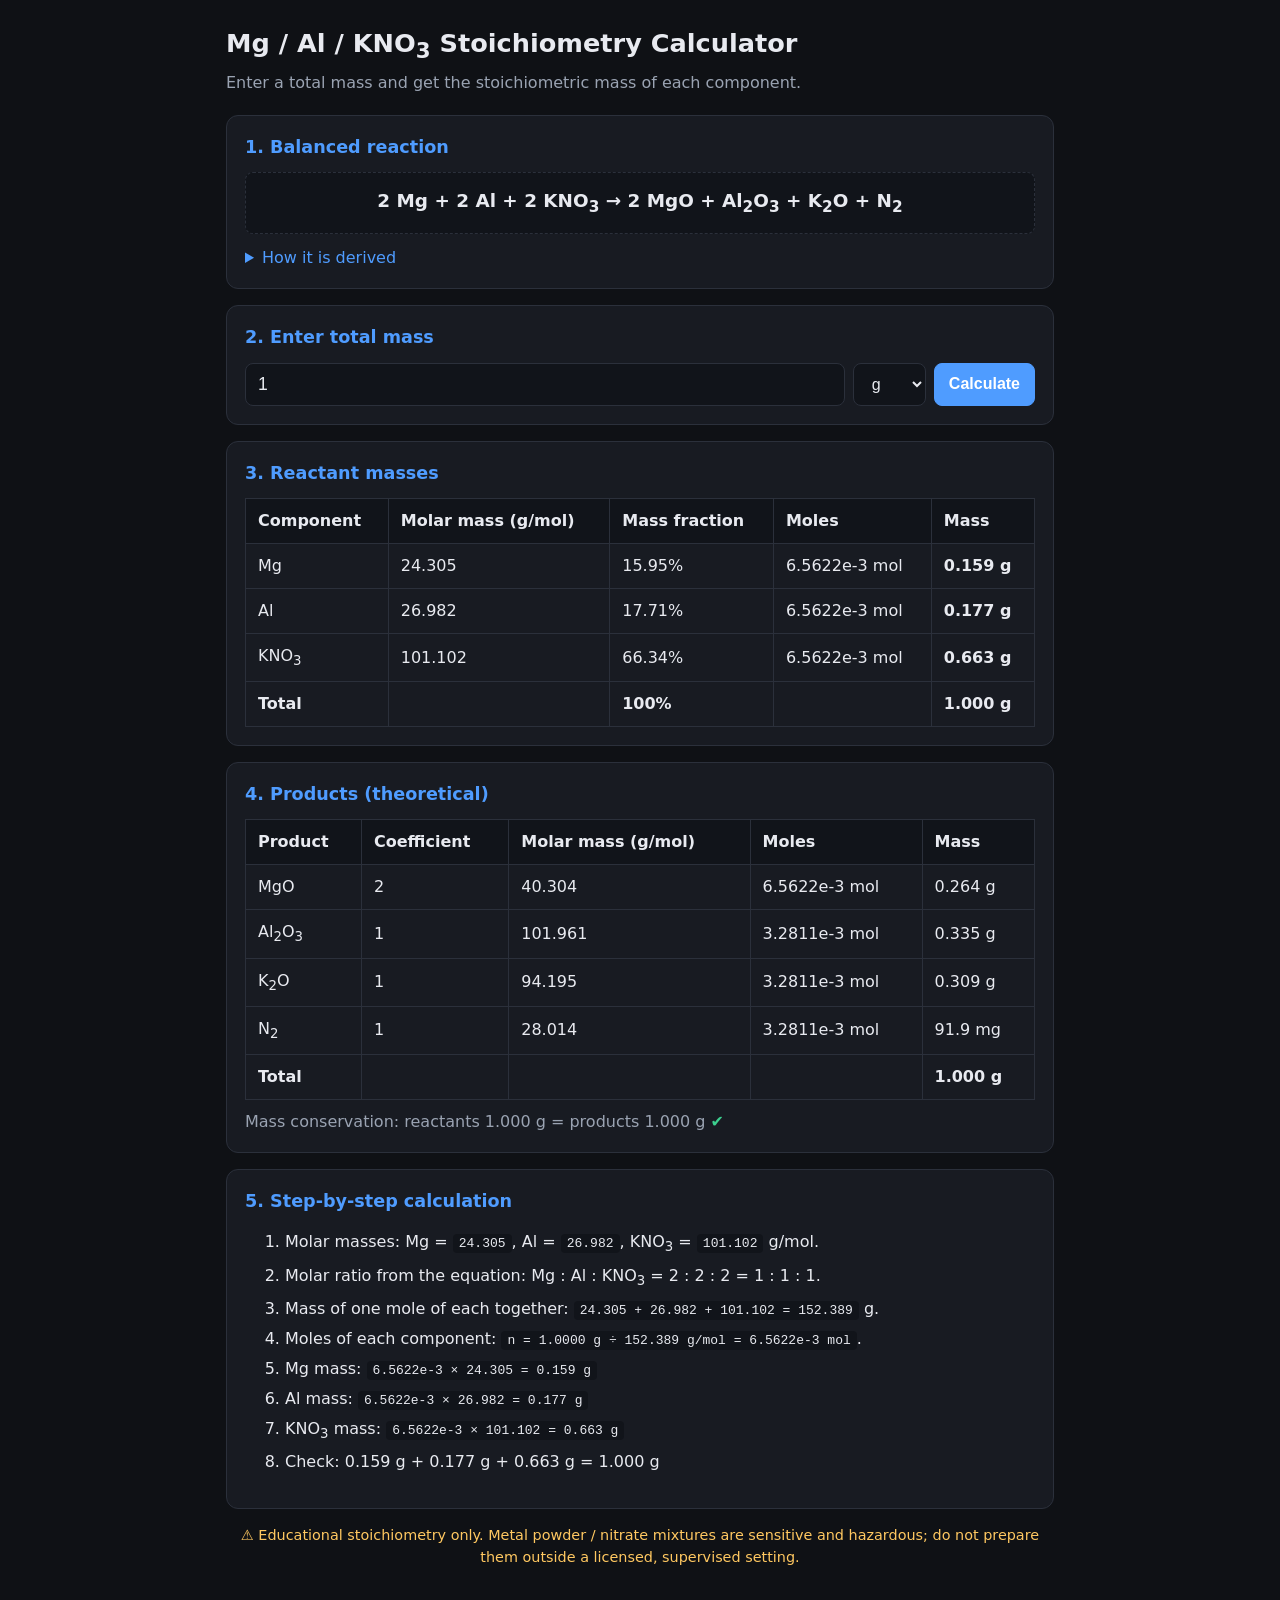
==== stoichiometry/index.html @ de757843 "Add Mg/Al/KNO3 stoichiometry calculator (HTML/CSS/JS) Co-Authored-By: Claude Opus 5.5 <noreply@anthr" ====
<!DOCTYPE html>
<html lang="en">
<head>
  <meta charset="UTF-8">
  <meta name="viewport" content="width=device-width, initial-scale=1.0">
  <title>Mg / Al / KNO₃ Stoichiometry Calculator</title>
  <link rel="stylesheet" href="style.css">
</head>
<body>
  <main class="container">
    <header>
      <h1>Mg / Al / KNO<sub>3</sub> Stoichiometry Calculator</h1>
      <p class="subtitle">Enter a total mass and get the stoichiometric mass of each component.</p>
    </header>

    <section class="card">
      <h2>1. Balanced reaction</h2>
      <div class="equation">
        2 Mg + 2 Al + 2 KNO<sub>3</sub> &rarr; 2 MgO + Al<sub>2</sub>O<sub>3</sub> + K<sub>2</sub>O + N<sub>2</sub>
      </div>
      <details>
        <summary>How it is derived</summary>
        <p>The oxidizer is shared between two half-reactions:</p>
        <ul>
          <li>5 Mg + 2 KNO<sub>3</sub> &rarr; 5 MgO + K<sub>2</sub>O + N<sub>2</sub> &nbsp;(0.4 mol KNO<sub>3</sub> per Mg)</li>
          <li>10 Al + 6 KNO<sub>3</sub> &rarr; 5 Al<sub>2</sub>O<sub>3</sub> + 3 K<sub>2</sub>O + 3 N<sub>2</sub> &nbsp;(0.6 mol KNO<sub>3</sub> per Al)</li>
        </ul>
        <p>With equal moles of Mg and Al, KNO<sub>3</sub> needed = 0.4 + 0.6 = 1 mol per mol of each metal, so the molar ratio is
          <strong>Mg : Al : KNO<sub>3</sub> = 1 : 1 : 1</strong>.</p>
        <table class="atoms">
          <thead><tr><th>Atom</th><th>Reactants</th><th>Products</th></tr></thead>
          <tbody id="atomBalance"></tbody>
        </table>
      </details>
    </section>

    <section class="card">
      <h2>2. Enter total mass</h2>
      <form id="massForm" class="input-row" autocomplete="off">
        <input type="number" id="massInput" min="0" step="any" value="1" aria-label="Total mass">
        <select id="unitSelect" aria-label="Unit">
          <option value="1">g</option>
          <option value="0.001">mg</option>
        </select>
        <button type="submit">Calculate</button>
      </form>
      <p id="error" class="error" hidden></p>
    </section>

    <section class="card">
      <h2>3. Reactant masses</h2>
      <div class="table-wrap">
        <table>
          <thead>
            <tr><th>Component</th><th>Molar mass (g/mol)</th><th>Mass fraction</th><th>Moles</th><th>Mass</th></tr>
          </thead>
          <tbody id="reactantBody"></tbody>
          <tfoot id="reactantFoot"></tfoot>
        </table>
      </div>
    </section>

    <section class="card">
      <h2>4. Products (theoretical)</h2>
      <div class="table-wrap">
        <table>
          <thead>
            <tr><th>Product</th><th>Coefficient</th><th>Molar mass (g/mol)</th><th>Moles</th><th>Mass</th></tr>
          </thead>
          <tbody id="productBody"></tbody>
          <tfoot id="productFoot"></tfoot>
        </table>
      </div>
      <p id="conservation" class="note"></p>
    </section>

    <section class="card">
      <h2>5. Step-by-step calculation</h2>
      <ol id="steps" class="steps"></ol>
    </section>

    <p class="warning">⚠ Educational stoichiometry only. Metal powder / nitrate mixtures are sensitive and hazardous; do not prepare them outside a licensed, supervised setting.</p>
  </main>
  <script src="script.js"></script>
</body>
</html>
---- stoichiometry/style.css ----
:root {
  --bg: #0f1115;
  --card: #181b22;
  --border: #2b303b;
  --text: #e8eaf0;
  --muted: #9aa3b2;
  --accent: #4f9cff;
  --good: #3ccf8e;
  --bad: #ff6b6b;
}
* { box-sizing: border-box; }
body {
  margin: 0;
  background: var(--bg);
  color: var(--text);
  font-family: system-ui, -apple-system, "Segoe UI", Roboto, sans-serif;
  line-height: 1.5;
}
.container { max-width: 860px; margin: 0 auto; padding: 24px 16px 48px; }
h1 { font-size: 1.6rem; margin: 0 0 4px; }
h2 { font-size: 1.1rem; margin: 0 0 12px; color: var(--accent); }
.subtitle { color: var(--muted); margin: 0 0 20px; }
.card {
  background: var(--card);
  border: 1px solid var(--border);
  border-radius: 12px;
  padding: 18px;
  margin-bottom: 16px;
}
.equation {
  font-size: 1.15rem;
  font-weight: 600;
  text-align: center;
  padding: 14px;
  background: #11141a;
  border: 1px dashed var(--border);
  border-radius: 8px;
  overflow-x: auto;
}
details { margin-top: 12px; }
summary { cursor: pointer; color: var(--accent); }
.input-row { display: flex; gap: 8px; flex-wrap: wrap; }
.input-row input {
  flex: 1 1 160px;
  padding: 10px 12px;
  font-size: 1.1rem;
  background: #11141a;
  color: var(--text);
  border: 1px solid var(--border);
  border-radius: 8px;
}
.input-row select, .input-row button {
  padding: 10px 14px;
  font-size: 1rem;
  border-radius: 8px;
  border: 1px solid var(--border);
  background: #11141a;
  color: var(--text);
}
.input-row button { background: var(--accent); border-color: var(--accent); color: #fff; cursor: pointer; font-weight: 600; }
.input-row button:hover { filter: brightness(1.1); }
.error { color: var(--bad); margin: 8px 0 0; }
.table-wrap { overflow-x: auto; }
table { width: 100%; border-collapse: collapse; font-variant-numeric: tabular-nums; }
th, td { padding: 10px 12px; border: 1px solid var(--border); text-align: left; white-space: nowrap; }
th { background: #11141a; font-weight: 600; }
tfoot td { font-weight: 700; }
.atoms { margin-top: 10px; width: auto; }
.ok { color: var(--good); }
.no { color: var(--bad); }
.note { color: var(--muted); margin: 10px 0 0; }
.steps li { margin-bottom: 6px; }
.steps code { background: #11141a; padding: 2px 6px; border-radius: 4px; }
.warning { color: #ffc861; font-size: 0.9rem; text-align: center; }
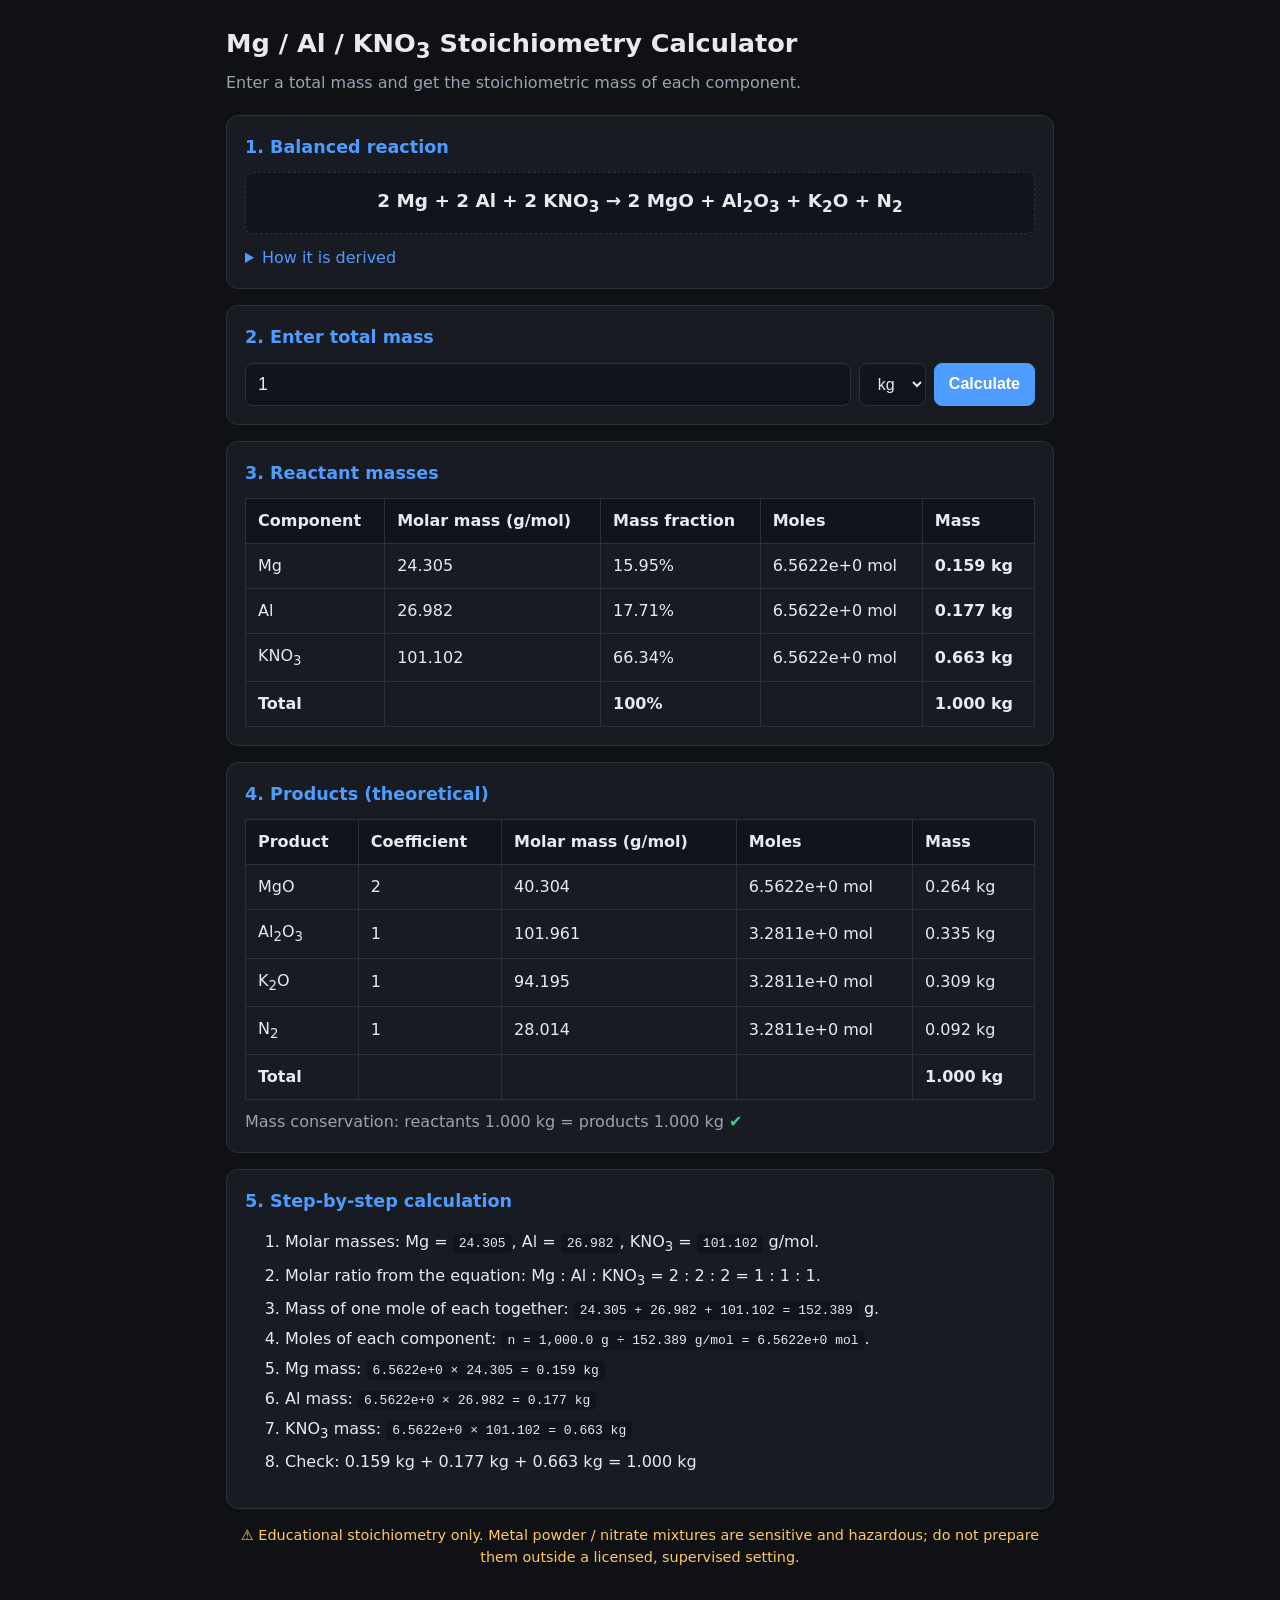
==== commit 8cbf39e4: "Use kg as the input and output unit Co-Authored-By: Claude Opus 5.5 <noreply@anthropic.com> Claude-S" ====
--- a/stoichiometry/index.html
+++ b/stoichiometry/index.html
@@ -4,7 +4,82 @@
   <meta charset="UTF-8">
   <meta name="viewport" content="width=device-width, initial-scale=1.0">
   <title>Mg / Al / KNO₃ Stoichiometry Calculator</title>
-  <link rel="stylesheet" href="style.css">
+  <style>
+:root {
+  --bg: #0f1115;
+  --card: #181b22;
+  --border: #2b303b;
+  --text: #e8eaf0;
+  --muted: #9aa3b2;
+  --accent: #4f9cff;
+  --good: #3ccf8e;
+  --bad: #ff6b6b;
+}
+* { box-sizing: border-box; }
+body {
+  margin: 0;
+  background: var(--bg);
+  color: var(--text);
+  font-family: system-ui, -apple-system, "Segoe UI", Roboto, sans-serif;
+  line-height: 1.5;
+}
+.container { max-width: 860px; margin: 0 auto; padding: 24px 16px 48px; }
+h1 { font-size: 1.6rem; margin: 0 0 4px; }
+h2 { font-size: 1.1rem; margin: 0 0 12px; color: var(--accent); }
+.subtitle { color: var(--muted); margin: 0 0 20px; }
+.card {
+  background: var(--card);
+  border: 1px solid var(--border);
+  border-radius: 12px;
+  padding: 18px;
+  margin-bottom: 16px;
+}
+.equation {
+  font-size: 1.15rem;
+  font-weight: 600;
+  text-align: center;
+  padding: 14px;
+  background: #11141a;
+  border: 1px dashed var(--border);
+  border-radius: 8px;
+  overflow-x: auto;
+}
+details { margin-top: 12px; }
+summary { cursor: pointer; color: var(--accent); }
+.input-row { display: flex; gap: 8px; flex-wrap: wrap; }
+.input-row input {
+  flex: 1 1 160px;
+  padding: 10px 12px;
+  font-size: 1.1rem;
+  background: #11141a;
+  color: var(--text);
+  border: 1px solid var(--border);
+  border-radius: 8px;
+}
+.input-row select, .input-row button {
+  padding: 10px 14px;
+  font-size: 1rem;
+  border-radius: 8px;
+  border: 1px solid var(--border);
+  background: #11141a;
+  color: var(--text);
+}
+.input-row button { background: var(--accent); border-color: var(--accent); color: #fff; cursor: pointer; font-weight: 600; }
+.input-row button:hover { filter: brightness(1.1); }
+.error { color: var(--bad); margin: 8px 0 0; }
+.table-wrap { overflow-x: auto; }
+table { width: 100%; border-collapse: collapse; font-variant-numeric: tabular-nums; }
+th, td { padding: 10px 12px; border: 1px solid var(--border); text-align: left; white-space: nowrap; }
+th { background: #11141a; font-weight: 600; }
+tfoot td { font-weight: 700; }
+.atoms { margin-top: 10px; width: auto; }
+.ok { color: var(--good); }
+.no { color: var(--bad); }
+.note { color: var(--muted); margin: 10px 0 0; }
+.steps li { margin-bottom: 6px; }
+.steps code { background: #11141a; padding: 2px 6px; border-radius: 4px; }
+.warning { color: #ffc861; font-size: 0.9rem; text-align: center; }
+  </style>
 </head>
 <body>
   <main class="container">
@@ -39,8 +114,7 @@
       <form id="massForm" class="input-row" autocomplete="off">
         <input type="number" id="massInput" min="0" step="any" value="1" aria-label="Total mass">
         <select id="unitSelect" aria-label="Unit">
-          <option value="1">g</option>
-          <option value="0.001">mg</option>
+          <option value="1000">kg</option>
         </select>
         <button type="submit">Calculate</button>
       </form>
@@ -81,6 +155,130 @@
 
     <p class="warning">⚠ Educational stoichiometry only. Metal powder / nitrate mixtures are sensitive and hazardous; do not prepare them outside a licensed, supervised setting.</p>
   </main>
-  <script src="script.js"></script>
+  <script>
+// Standard atomic weights (g/mol)
+const ATOMIC = { Mg: 24.305, Al: 26.982, K: 39.098, N: 14.007, O: 15.999 };
+
+// Formulas as atom-count maps
+const SPECIES = {
+  Mg:    { label: "Mg",            atoms: { Mg: 1 } },
+  Al:    { label: "Al",            atoms: { Al: 1 } },
+  KNO3:  { label: "KNO<sub>3</sub>",  atoms: { K: 1, N: 1, O: 3 } },
+  MgO:   { label: "MgO",           atoms: { Mg: 1, O: 1 } },
+  Al2O3: { label: "Al<sub>2</sub>O<sub>3</sub>", atoms: { Al: 2, O: 3 } },
+  K2O:   { label: "K<sub>2</sub>O",   atoms: { K: 2, O: 1 } },
+  N2:    { label: "N<sub>2</sub>",    atoms: { N: 2 } },
+};
+
+// Balanced: 2 Mg + 2 Al + 2 KNO3 -> 2 MgO + Al2O3 + K2O + N2
+const REACTANTS = [["Mg", 2], ["Al", 2], ["KNO3", 2]];
+const PRODUCTS  = [["MgO", 2], ["Al2O3", 1], ["K2O", 1], ["N2", 1]];
+
+const molarMass = key =>
+  Object.entries(SPECIES[key].atoms).reduce((s, [el, n]) => s + ATOMIC[el] * n, 0);
+
+const fmt = (x, d = 3) => x.toLocaleString(undefined, { minimumFractionDigits: d, maximumFractionDigits: d });
+
+function formatMass(grams) {
+  return `${fmt(grams / 1000, 3)} kg`;
+}
+
+function renderAtomBalance() {
+  const count = side => {
+    const totals = {};
+    side.forEach(([k, c]) => {
+      for (const [el, n] of Object.entries(SPECIES[k].atoms)) totals[el] = (totals[el] || 0) + n * c;
+    });
+    return totals;
+  };
+  const L = count(REACTANTS), R = count(PRODUCTS);
+  document.getElementById("atomBalance").innerHTML = Object.keys(ATOMIC).map(el => {
+    const ok = L[el] === R[el];
+    return `<tr><td>${el}</td><td>${L[el] || 0}</td><td>${R[el] || 0} <span class="${ok ? "ok" : "no"}">${ok ? "✔" : "✘"}</span></td></tr>`;
+  }).join("");
+}
+
+function calculate(totalGrams) {
+  // Mass of one "formula set" of reactants (per coefficient)
+  const setMass = REACTANTS.reduce((s, [k, c]) => s + molarMass(k) * c, 0);
+  const extent = totalGrams / setMass; // reaction extent (mol of reaction)
+
+  const reactants = REACTANTS.map(([k, c]) => {
+    const M = molarMass(k);
+    const mol = extent * c;
+    return { k, c, M, mol, mass: mol * M, frac: (M * c) / setMass };
+  });
+  const products = PRODUCTS.map(([k, c]) => {
+    const M = molarMass(k);
+    const mol = extent * c;
+    return { k, c, M, mol, mass: mol * M };
+  });
+  return { setMass, extent, reactants, products };
+}
+
+function render(totalGrams) {
+  const r = calculate(totalGrams);
+
+  document.getElementById("reactantBody").innerHTML = r.reactants.map(x => `
+    <tr>
+      <td>${SPECIES[x.k].label}</td>
+      <td>${fmt(x.M, 3)}</td>
+      <td>${fmt(x.frac * 100, 2)}%</td>
+      <td>${x.mol.toExponential(4)} mol</td>
+      <td><strong>${formatMass(x.mass)}</strong></td>
+    </tr>`).join("");
+  const rSum = r.reactants.reduce((s, x) => s + x.mass, 0);
+  document.getElementById("reactantFoot").innerHTML =
+    `<tr><td>Total</td><td></td><td>100%</td><td></td><td>${formatMass(rSum)}</td></tr>`;
+
+  document.getElementById("productBody").innerHTML = r.products.map(x => `
+    <tr>
+      <td>${SPECIES[x.k].label}</td>
+      <td>${x.c}</td>
+      <td>${fmt(x.M, 3)}</td>
+      <td>${x.mol.toExponential(4)} mol</td>
+      <td>${formatMass(x.mass)}</td>
+    </tr>`).join("");
+  const pSum = r.products.reduce((s, x) => s + x.mass, 0);
+  document.getElementById("productFoot").innerHTML =
+    `<tr><td>Total</td><td></td><td></td><td></td><td>${formatMass(pSum)}</td></tr>`;
+
+  const diff = Math.abs(pSum - rSum);
+  document.getElementById("conservation").innerHTML =
+    `Mass conservation: reactants ${formatMass(rSum)} = products ${formatMass(pSum)} ` +
+    (diff < 1e-9 * Math.max(1, rSum) ? '<span class="ok">✔</span>' : '<span class="no">✘</span>');
+
+  const [mg, al, kno3] = r.reactants;
+  document.getElementById("steps").innerHTML = `
+    <li>Molar masses: Mg = <code>${fmt(mg.M)}</code>, Al = <code>${fmt(al.M)}</code>, KNO<sub>3</sub> = <code>${fmt(kno3.M)}</code> g/mol.</li>
+    <li>Molar ratio from the equation: Mg : Al : KNO<sub>3</sub> = 2 : 2 : 2 = 1 : 1 : 1.</li>
+    <li>Mass of one mole of each together: <code>${fmt(mg.M)} + ${fmt(al.M)} + ${fmt(kno3.M)} = ${fmt(r.setMass / 2)}</code> g.</li>
+    <li>Moles of each component: <code>n = ${fmt(totalGrams, 1)} g ÷ ${fmt(r.setMass / 2)} g/mol = ${mg.mol.toExponential(4)} mol</code>.</li>
+    <li>Mg mass: <code>${mg.mol.toExponential(4)} × ${fmt(mg.M)} = ${formatMass(mg.mass)}</code></li>
+    <li>Al mass: <code>${al.mol.toExponential(4)} × ${fmt(al.M)} = ${formatMass(al.mass)}</code></li>
+    <li>KNO<sub>3</sub> mass: <code>${kno3.mol.toExponential(4)} × ${fmt(kno3.M)} = ${formatMass(kno3.mass)}</code></li>
+    <li>Check: ${formatMass(mg.mass)} + ${formatMass(al.mass)} + ${formatMass(kno3.mass)} = ${formatMass(rSum)}</li>`;
+}
+
+function readInput() {
+  const value = parseFloat(document.getElementById("massInput").value);
+  const unit = parseFloat(document.getElementById("unitSelect").value);
+  const err = document.getElementById("error");
+  if (!Number.isFinite(value) || value <= 0) {
+    err.textContent = "Please enter a mass greater than 0.";
+    err.hidden = false;
+    return;
+  }
+  err.hidden = true;
+  render(value * unit);
+}
+
+document.getElementById("massForm").addEventListener("submit", e => { e.preventDefault(); readInput(); });
+document.getElementById("massInput").addEventListener("input", readInput);
+document.getElementById("unitSelect").addEventListener("change", readInput);
+
+renderAtomBalance();
+readInput();
+  </script>
 </body>
 </html>
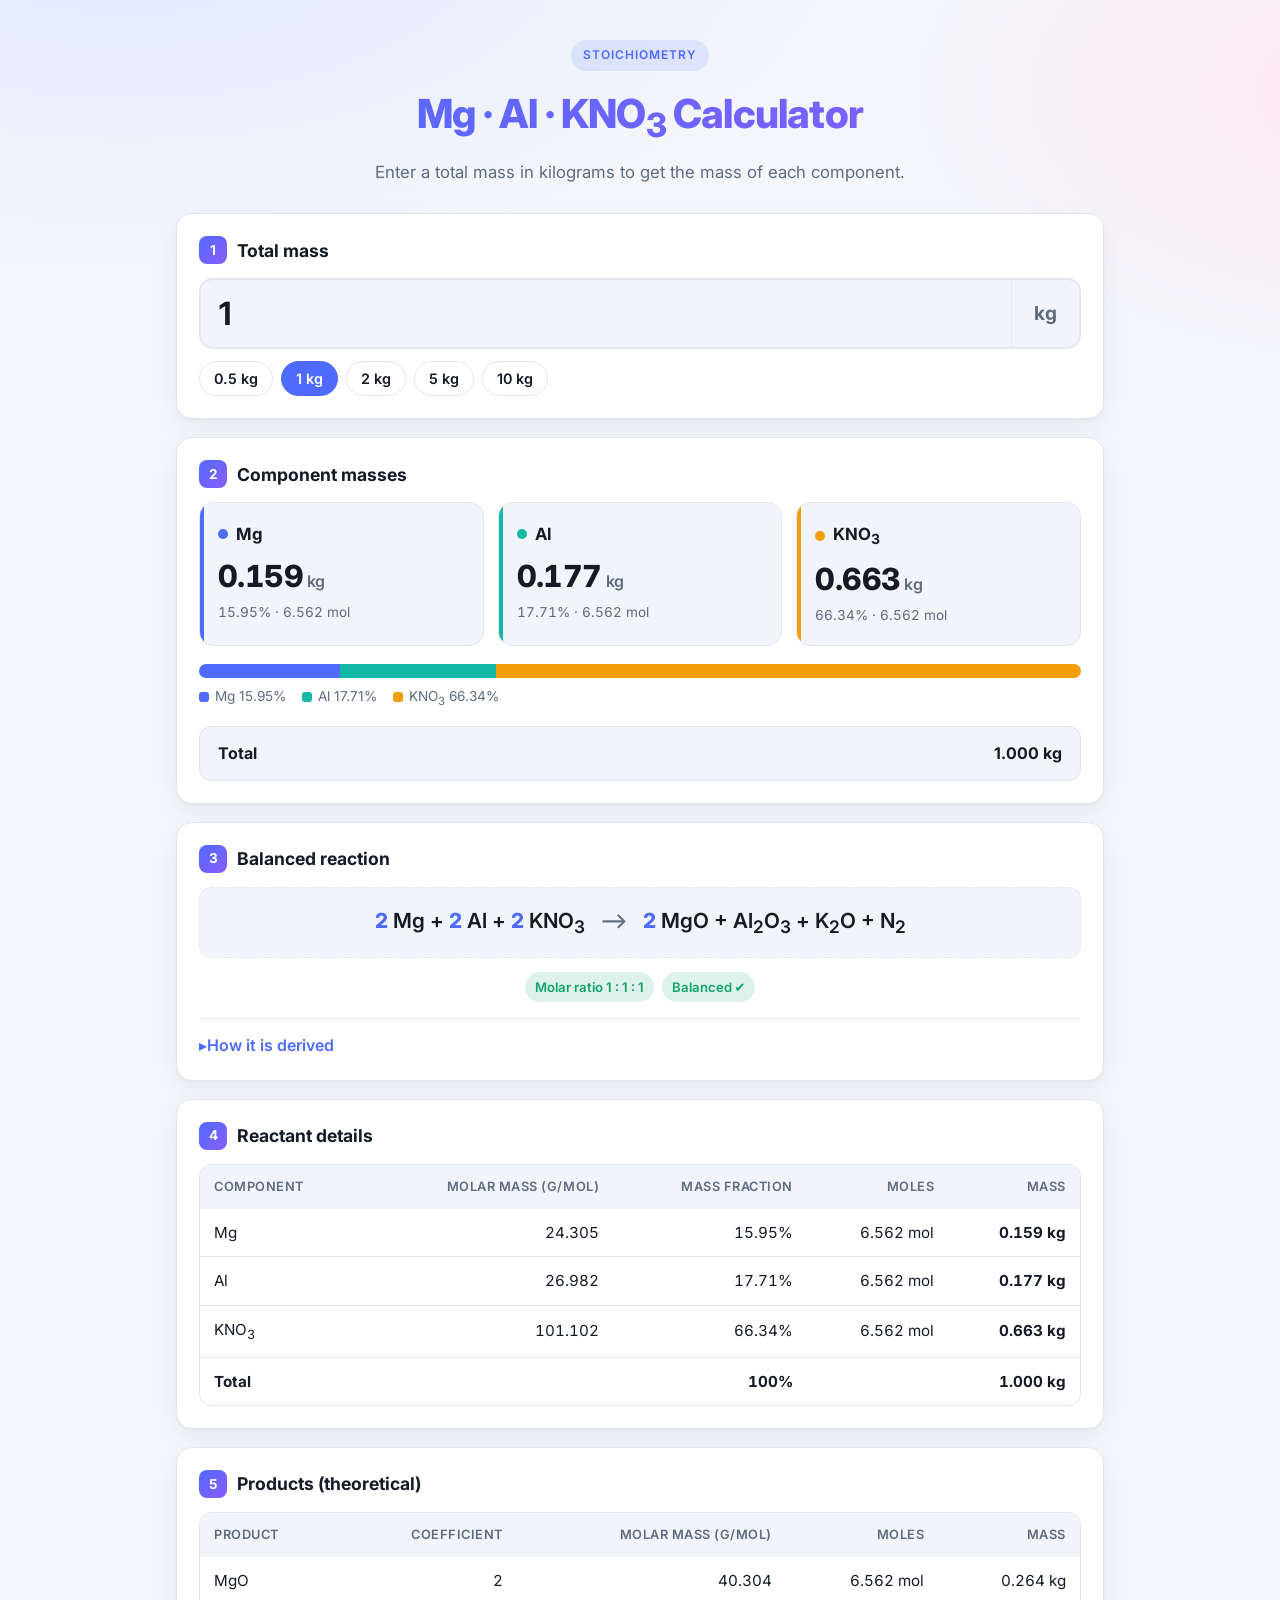
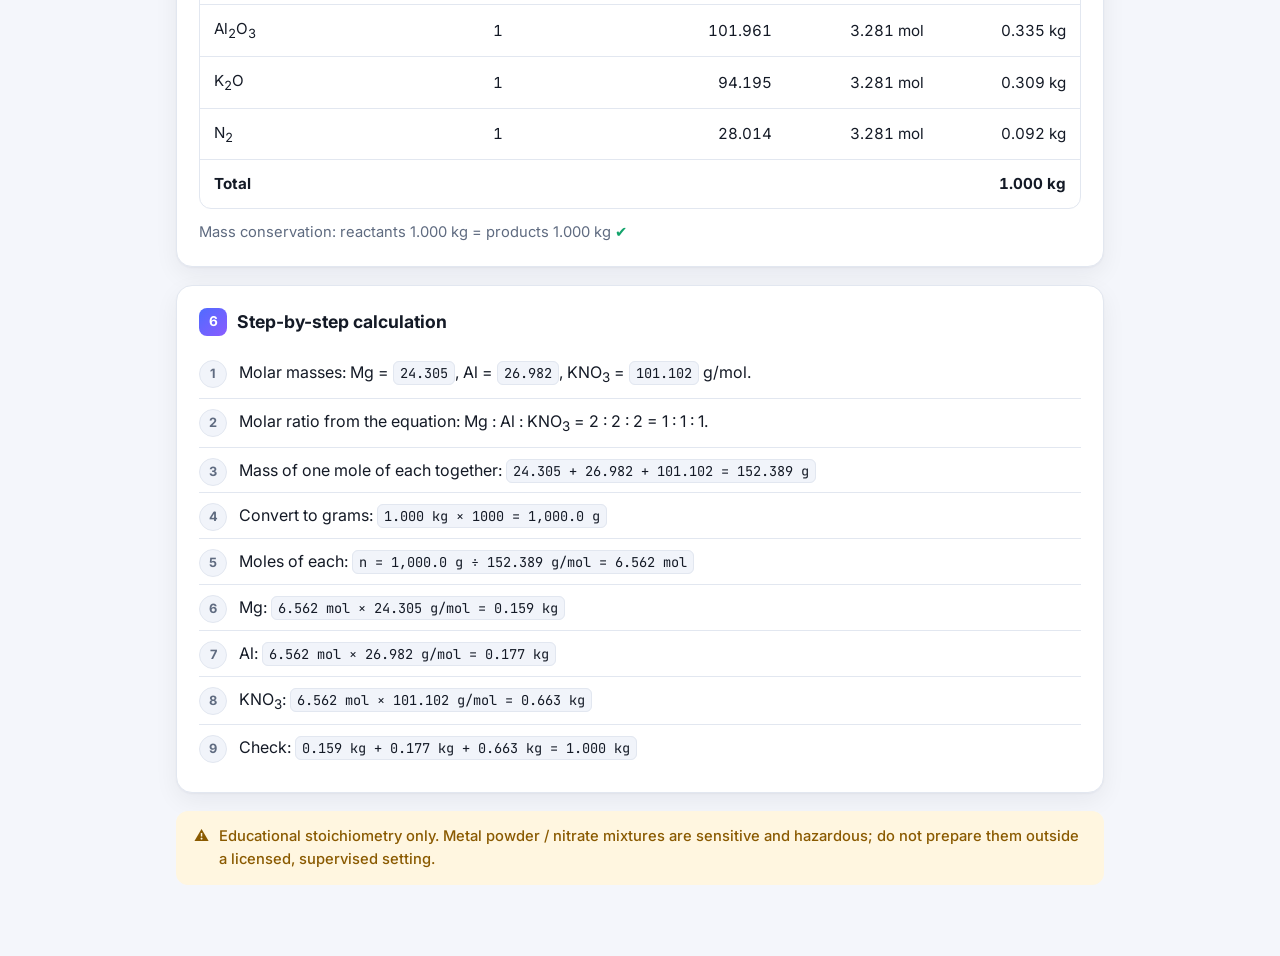
==== commit 4836252e: "Redesign stoichiometry calculator: result tiles, presets, light/dark theme Co-Authored-By: Claude Op" ====
--- a/stoichiometry/index.html
+++ b/stoichiometry/index.html
@@ -3,130 +3,282 @@
 <head>
   <meta charset="UTF-8">
   <meta name="viewport" content="width=device-width, initial-scale=1.0">
-  <title>Mg / Al / KNO₃ Stoichiometry Calculator</title>
+  <title>Stoichiometry Calculator</title>
+  <link rel="preconnect" href="https://fonts.googleapis.com">
+  <link href="https://fonts.googleapis.com/css2?family=Inter:wght@400;500;600;700;800&family=JetBrains+Mono:wght@400;600&display=swap" rel="stylesheet">
   <style>
-:root {
-  --bg: #0f1115;
-  --card: #181b22;
-  --border: #2b303b;
-  --text: #e8eaf0;
-  --muted: #9aa3b2;
-  --accent: #4f9cff;
-  --good: #3ccf8e;
-  --bad: #ff6b6b;
-}
-* { box-sizing: border-box; }
-body {
-  margin: 0;
-  background: var(--bg);
-  color: var(--text);
-  font-family: system-ui, -apple-system, "Segoe UI", Roboto, sans-serif;
-  line-height: 1.5;
-}
-.container { max-width: 860px; margin: 0 auto; padding: 24px 16px 48px; }
-h1 { font-size: 1.6rem; margin: 0 0 4px; }
-h2 { font-size: 1.1rem; margin: 0 0 12px; color: var(--accent); }
-.subtitle { color: var(--muted); margin: 0 0 20px; }
-.card {
-  background: var(--card);
-  border: 1px solid var(--border);
-  border-radius: 12px;
-  padding: 18px;
-  margin-bottom: 16px;
-}
-.equation {
-  font-size: 1.15rem;
-  font-weight: 600;
-  text-align: center;
-  padding: 14px;
-  background: #11141a;
-  border: 1px dashed var(--border);
-  border-radius: 8px;
-  overflow-x: auto;
-}
-details { margin-top: 12px; }
-summary { cursor: pointer; color: var(--accent); }
-.input-row { display: flex; gap: 8px; flex-wrap: wrap; }
-.input-row input {
-  flex: 1 1 160px;
-  padding: 10px 12px;
-  font-size: 1.1rem;
-  background: #11141a;
-  color: var(--text);
-  border: 1px solid var(--border);
-  border-radius: 8px;
-}
-.input-row select, .input-row button {
-  padding: 10px 14px;
-  font-size: 1rem;
-  border-radius: 8px;
-  border: 1px solid var(--border);
-  background: #11141a;
-  color: var(--text);
-}
-.input-row button { background: var(--accent); border-color: var(--accent); color: #fff; cursor: pointer; font-weight: 600; }
-.input-row button:hover { filter: brightness(1.1); }
-.error { color: var(--bad); margin: 8px 0 0; }
-.table-wrap { overflow-x: auto; }
-table { width: 100%; border-collapse: collapse; font-variant-numeric: tabular-nums; }
-th, td { padding: 10px 12px; border: 1px solid var(--border); text-align: left; white-space: nowrap; }
-th { background: #11141a; font-weight: 600; }
-tfoot td { font-weight: 700; }
-.atoms { margin-top: 10px; width: auto; }
-.ok { color: var(--good); }
-.no { color: var(--bad); }
-.note { color: var(--muted); margin: 10px 0 0; }
-.steps li { margin-bottom: 6px; }
-.steps code { background: #11141a; padding: 2px 6px; border-radius: 4px; }
-.warning { color: #ffc861; font-size: 0.9rem; text-align: center; }
+    :root {
+      --bg: #f4f6fb;
+      --bg-grad: radial-gradient(1200px 600px at 10% -10%, #dfe8ff 0%, transparent 60%),
+                 radial-gradient(900px 500px at 110% 10%, #ffe6f0 0%, transparent 55%);
+      --surface: #ffffff;
+      --surface-2: #f1f4fa;
+      --border: #e2e7f0;
+      --text: #141a26;
+      --muted: #5f6b80;
+      --accent: #4f6bff;
+      --accent-2: #8a5cff;
+      --good: #12a36b;
+      --bad: #e0464e;
+      --warn-bg: #fff6e0;
+      --warn-text: #8a5a00;
+      --c-mg: #4f6bff;
+      --c-al: #14b8a6;
+      --c-kno3: #f59e0b;
+      --shadow: 0 1px 2px rgba(16,24,40,.04), 0 8px 24px rgba(16,24,40,.06);
+      --radius: 16px;
+    }
+    @media (prefers-color-scheme: dark) {
+      :root {
+        --bg: #0b0e14;
+        --bg-grad: radial-gradient(1200px 600px at 10% -10%, #1a2350 0%, transparent 60%),
+                   radial-gradient(900px 500px at 110% 10%, #3a1638 0%, transparent 55%);
+        --surface: #131823;
+        --surface-2: #0f131c;
+        --border: #232a39;
+        --text: #e8ecf4;
+        --muted: #8e99ad;
+        --accent: #7b8cff;
+        --accent-2: #a98bff;
+        --good: #34d399;
+        --bad: #f87171;
+        --warn-bg: #2a2110;
+        --warn-text: #f5c66b;
+        --c-mg: #7b8cff;
+        --c-al: #2dd4bf;
+        --c-kno3: #fbbf24;
+        --shadow: 0 1px 2px rgba(0,0,0,.3), 0 8px 24px rgba(0,0,0,.35);
+      }
+    }
+    * { box-sizing: border-box; }
+    body {
+      margin: 0;
+      background: var(--bg-grad), var(--bg);
+      background-attachment: fixed;
+      color: var(--text);
+      font-family: "Inter", system-ui, -apple-system, "Segoe UI", Roboto, sans-serif;
+      line-height: 1.55;
+      -webkit-font-smoothing: antialiased;
+    }
+    .container { max-width: 960px; margin: 0 auto; padding: 40px 16px 56px; }
+
+    /* Header */
+    .hero { text-align: center; margin-bottom: 28px; }
+    .badge {
+      display: inline-block; font-size: .75rem; font-weight: 600; letter-spacing: .08em;
+      text-transform: uppercase; color: var(--accent);
+      background: color-mix(in srgb, var(--accent) 12%, transparent);
+      padding: 6px 12px; border-radius: 999px; margin-bottom: 12px;
+    }
+    h1 {
+      font-size: clamp(1.7rem, 4vw, 2.5rem); font-weight: 800; margin: 0 0 8px; letter-spacing: -.02em;
+      background: linear-gradient(90deg, var(--accent), var(--accent-2));
+      -webkit-background-clip: text; background-clip: text; color: transparent;
+    }
+    .subtitle { color: var(--muted); margin: 0; font-size: 1.05rem; }
+
+    /* Cards */
+    .card {
+      background: var(--surface); border: 1px solid var(--border); border-radius: var(--radius);
+      padding: 22px; margin-bottom: 18px; box-shadow: var(--shadow);
+    }
+    .card-head { display: flex; align-items: center; gap: 10px; margin-bottom: 14px; }
+    .step {
+      width: 28px; height: 28px; border-radius: 8px; display: grid; place-items: center;
+      font-weight: 700; font-size: .85rem; color: #fff;
+      background: linear-gradient(135deg, var(--accent), var(--accent-2));
+      flex-shrink: 0;
+    }
+    h2 { font-size: 1.1rem; margin: 0; font-weight: 700; }
+
+    /* Input */
+    .input-wrap {
+      display: flex; align-items: stretch; border: 2px solid var(--border); border-radius: 14px;
+      background: var(--surface-2); overflow: hidden; transition: border-color .15s, box-shadow .15s;
+    }
+    .input-wrap:focus-within { border-color: var(--accent); box-shadow: 0 0 0 4px color-mix(in srgb, var(--accent) 18%, transparent); }
+    .input-wrap input {
+      flex: 1; min-width: 0; border: 0; background: transparent; color: var(--text);
+      font: 700 2rem "Inter", sans-serif; padding: 14px 18px; outline: none;
+    }
+    .input-wrap .unit {
+      display: grid; place-items: center; padding: 0 22px; font-weight: 700; font-size: 1.2rem;
+      color: var(--muted); border-left: 1px solid var(--border);
+    }
+    .presets { display: flex; flex-wrap: wrap; gap: 8px; margin-top: 12px; }
+    .presets button {
+      font: 600 .9rem "Inter", sans-serif; padding: 8px 14px; border-radius: 999px; cursor: pointer;
+      border: 1px solid var(--border); background: var(--surface); color: var(--text);
+      transition: background .15s, border-color .15s;
+    }
+    .presets button:hover { border-color: var(--accent); }
+    .presets button.active { background: var(--accent); border-color: var(--accent); color: #fff; }
+    .error { color: var(--bad); margin: 10px 0 0; font-weight: 500; }
+
+    /* Result tiles */
+    .tiles { display: grid; grid-template-columns: repeat(3, 1fr); gap: 14px; }
+    .tile {
+      position: relative; padding: 18px; border-radius: 14px; background: var(--surface-2);
+      border: 1px solid var(--border); overflow: hidden;
+    }
+    .tile::before {
+      content: ""; position: absolute; inset: 0 auto 0 0; width: 4px; background: var(--c);
+    }
+    .tile .name { font-weight: 700; font-size: 1.05rem; display: flex; align-items: center; gap: 8px; }
+    .tile .dot { width: 10px; height: 10px; border-radius: 50%; background: var(--c); }
+    .tile .value { font-size: 1.9rem; font-weight: 800; letter-spacing: -.02em; margin: 6px 0 2px; font-variant-numeric: tabular-nums; }
+    .tile .value small { font-size: 1rem; font-weight: 600; color: var(--muted); margin-left: 4px; }
+    .tile .meta { color: var(--muted); font-size: .85rem; font-variant-numeric: tabular-nums; }
+
+    .bar { display: flex; height: 14px; border-radius: 999px; overflow: hidden; margin: 18px 0 8px; background: var(--surface-2); }
+    .bar span { display: block; height: 100%; transition: width .3s ease; }
+    .legend { display: flex; flex-wrap: wrap; gap: 16px; color: var(--muted); font-size: .85rem; }
+    .legend i { display: inline-block; width: 10px; height: 10px; border-radius: 3px; margin-right: 6px; vertical-align: middle; }
+
+    .total-row {
+      display: flex; justify-content: space-between; align-items: center; margin-top: 16px;
+      padding: 14px 18px; border-radius: 12px; background: var(--surface-2); border: 1px solid var(--border);
+      font-weight: 700;
+    }
+
+    /* Equation */
+    .equation {
+      font: 600 clamp(1rem, 2.6vw, 1.3rem) "Inter", sans-serif; text-align: center;
+      padding: 20px 14px; border-radius: 12px; overflow-x: auto; white-space: nowrap;
+      background: var(--surface-2); border: 1px dashed var(--border);
+    }
+    .equation .coef { color: var(--accent); font-weight: 800; }
+    .equation .arrow { color: var(--muted); margin: 0 10px; }
+    .pill-row { display: flex; flex-wrap: wrap; gap: 8px; justify-content: center; margin-top: 14px; }
+    .pill {
+      font-size: .82rem; font-weight: 600; padding: 5px 10px; border-radius: 999px;
+      background: color-mix(in srgb, var(--good) 14%, transparent); color: var(--good);
+    }
+
+    details { margin-top: 16px; border-top: 1px solid var(--border); padding-top: 14px; }
+    summary { cursor: pointer; color: var(--accent); font-weight: 600; list-style: none; }
+    summary::-webkit-details-marker { display: none; }
+    summary::before { content: "▸ "; display: inline-block; transition: transform .2s; }
+    details[open] summary::before { transform: rotate(90deg); }
+    details ul { padding-left: 20px; }
+    details p, details li { color: var(--muted); }
+    details strong { color: var(--text); }
+
+    /* Tables */
+    .table-wrap { overflow-x: auto; border: 1px solid var(--border); border-radius: 12px; }
+    table { width: 100%; border-collapse: collapse; font-variant-numeric: tabular-nums; font-size: .95rem; }
+    th, td { padding: 12px 14px; text-align: left; white-space: nowrap; }
+    th { background: var(--surface-2); color: var(--muted); font-weight: 600; font-size: .8rem; text-transform: uppercase; letter-spacing: .04em; }
+    tbody tr + tr td, tfoot td { border-top: 1px solid var(--border); }
+    tbody tr:hover td { background: color-mix(in srgb, var(--accent) 5%, transparent); }
+    tfoot td { font-weight: 700; }
+    td.num, th.num { text-align: right; }
+    .atoms-wrap { display: inline-block; margin-top: 10px; }
+    .ok { color: var(--good); font-weight: 700; }
+    .no { color: var(--bad); font-weight: 700; }
+    .note { color: var(--muted); margin: 12px 0 0; font-size: .92rem; }
+
+    /* Steps */
+    .steps { counter-reset: s; list-style: none; padding: 0; margin: 0; }
+    .steps li {
+      counter-increment: s; position: relative; padding: 10px 0 10px 40px;
+      border-bottom: 1px solid var(--border);
+    }
+    .steps li:last-child { border-bottom: 0; }
+    .steps li::before {
+      content: counter(s); position: absolute; left: 0; top: 10px; width: 26px; height: 26px;
+      border-radius: 50%; display: grid; place-items: center; font-size: .8rem; font-weight: 700;
+      background: var(--surface-2); border: 1px solid var(--border); color: var(--muted);
+    }
+    code {
+      font-family: "JetBrains Mono", ui-monospace, monospace; font-size: .85em;
+      background: var(--surface-2); border: 1px solid var(--border); padding: 2px 6px; border-radius: 6px;
+    }
+
+    .warning {
+      display: flex; gap: 10px; align-items: flex-start; padding: 14px 18px; border-radius: 12px;
+      background: var(--warn-bg); color: var(--warn-text); font-size: .92rem; font-weight: 500;
+    }
+    .grid-2 { display: grid; grid-template-columns: 1fr 1fr; gap: 18px; }
+    .grid-2 > .card { margin-bottom: 18px; }
+
+    @media (max-width: 760px) {
+      .tiles { grid-template-columns: 1fr; }
+      .grid-2 { grid-template-columns: 1fr; gap: 0; }
+      .container { padding-top: 28px; }
+      .equation { white-space: normal; line-height: 1.9; }
+    }
   </style>
 </head>
 <body>
   <main class="container">
-    <header>
-      <h1>Mg / Al / KNO<sub>3</sub> Stoichiometry Calculator</h1>
-      <p class="subtitle">Enter a total mass and get the stoichiometric mass of each component.</p>
+    <header class="hero">
+      <span class="badge">Stoichiometry</span>
+      <h1>Mg · Al · KNO<sub>3</sub> Calculator</h1>
+      <p class="subtitle">Enter a total mass in kilograms to get the mass of each component.</p>
     </header>
 
     <section class="card">
-      <h2>1. Balanced reaction</h2>
+      <div class="card-head"><span class="step">1</span><h2>Total mass</h2></div>
+      <form id="massForm" autocomplete="off">
+        <div class="input-wrap">
+          <input type="number" id="massInput" min="0" step="any" value="1" inputmode="decimal" aria-label="Total mass in kilograms">
+          <span class="unit">kg</span>
+        </div>
+        <div class="presets" id="presets">
+          <button type="button" data-v="0.5">0.5 kg</button>
+          <button type="button" data-v="1">1 kg</button>
+          <button type="button" data-v="2">2 kg</button>
+          <button type="button" data-v="5">5 kg</button>
+          <button type="button" data-v="10">10 kg</button>
+        </div>
+      </form>
+      <p id="error" class="error" hidden></p>
+    </section>
+
+    <section class="card">
+      <div class="card-head"><span class="step">2</span><h2>Component masses</h2></div>
+      <div class="tiles" id="tiles"></div>
+      <div class="bar" id="bar"></div>
+      <div class="legend" id="legend"></div>
+      <div class="total-row"><span>Total</span><span id="totalMass">—</span></div>
+    </section>
+
+    <section class="card">
+      <div class="card-head"><span class="step">3</span><h2>Balanced reaction</h2></div>
       <div class="equation">
-        2 Mg + 2 Al + 2 KNO<sub>3</sub> &rarr; 2 MgO + Al<sub>2</sub>O<sub>3</sub> + K<sub>2</sub>O + N<sub>2</sub>
+        <span class="coef">2</span> Mg + <span class="coef">2</span> Al + <span class="coef">2</span> KNO<sub>3</sub>
+        <span class="arrow">⟶</span>
+        <span class="coef">2</span> MgO + Al<sub>2</sub>O<sub>3</sub> + K<sub>2</sub>O + N<sub>2</sub>
+      </div>
+      <div class="pill-row">
+        <span class="pill">Molar ratio 1 : 1 : 1</span>
+        <span class="pill" id="balancedPill">Balanced ✔</span>
       </div>
       <details>
         <summary>How it is derived</summary>
-        <p>The oxidizer is shared between two half-reactions:</p>
+        <p>The KNO<sub>3</sub> is shared between two reactions:</p>
         <ul>
-          <li>5 Mg + 2 KNO<sub>3</sub> &rarr; 5 MgO + K<sub>2</sub>O + N<sub>2</sub> &nbsp;(0.4 mol KNO<sub>3</sub> per Mg)</li>
-          <li>10 Al + 6 KNO<sub>3</sub> &rarr; 5 Al<sub>2</sub>O<sub>3</sub> + 3 K<sub>2</sub>O + 3 N<sub>2</sub> &nbsp;(0.6 mol KNO<sub>3</sub> per Al)</li>
+          <li>5 Mg + 2 KNO<sub>3</sub> → 5 MgO + K<sub>2</sub>O + N<sub>2</sub> (0.4 mol KNO<sub>3</sub> per Mg)</li>
+          <li>10 Al + 6 KNO<sub>3</sub> → 5 Al<sub>2</sub>O<sub>3</sub> + 3 K<sub>2</sub>O + 3 N<sub>2</sub> (0.6 mol KNO<sub>3</sub> per Al)</li>
         </ul>
-        <p>With equal moles of Mg and Al, KNO<sub>3</sub> needed = 0.4 + 0.6 = 1 mol per mol of each metal, so the molar ratio is
+        <p>With equal moles of Mg and Al, KNO<sub>3</sub> needed = 0.4 + 0.6 = 1 mol per mol of each metal, so
           <strong>Mg : Al : KNO<sub>3</sub> = 1 : 1 : 1</strong>.</p>
-        <table class="atoms">
-          <thead><tr><th>Atom</th><th>Reactants</th><th>Products</th></tr></thead>
-          <tbody id="atomBalance"></tbody>
-        </table>
+        <div class="table-wrap atoms-wrap">
+          <table>
+            <thead><tr><th>Atom</th><th class="num">Reactants</th><th class="num">Products</th><th></th></tr></thead>
+            <tbody id="atomBalance"></tbody>
+          </table>
+        </div>
       </details>
     </section>
 
     <section class="card">
-      <h2>2. Enter total mass</h2>
-      <form id="massForm" class="input-row" autocomplete="off">
-        <input type="number" id="massInput" min="0" step="any" value="1" aria-label="Total mass">
-        <select id="unitSelect" aria-label="Unit">
-          <option value="1000">kg</option>
-        </select>
-        <button type="submit">Calculate</button>
-      </form>
-      <p id="error" class="error" hidden></p>
-    </section>
-
-    <section class="card">
-      <h2>3. Reactant masses</h2>
+      <div class="card-head"><span class="step">4</span><h2>Reactant details</h2></div>
       <div class="table-wrap">
         <table>
           <thead>
-            <tr><th>Component</th><th>Molar mass (g/mol)</th><th>Mass fraction</th><th>Moles</th><th>Mass</th></tr>
+            <tr><th>Component</th><th class="num">Molar mass (g/mol)</th><th class="num">Mass fraction</th><th class="num">Moles</th><th class="num">Mass</th></tr>
           </thead>
           <tbody id="reactantBody"></tbody>
           <tfoot id="reactantFoot"></tfoot>
@@ -135,11 +287,11 @@
     </section>
 
     <section class="card">
-      <h2>4. Products (theoretical)</h2>
+      <div class="card-head"><span class="step">5</span><h2>Products (theoretical)</h2></div>
       <div class="table-wrap">
         <table>
           <thead>
-            <tr><th>Product</th><th>Coefficient</th><th>Molar mass (g/mol)</th><th>Moles</th><th>Mass</th></tr>
+            <tr><th>Product</th><th class="num">Coefficient</th><th class="num">Molar mass (g/mol)</th><th class="num">Moles</th><th class="num">Mass</th></tr>
           </thead>
           <tbody id="productBody"></tbody>
           <tfoot id="productFoot"></tfoot>
@@ -149,133 +301,152 @@
     </section>
 
     <section class="card">
-      <h2>5. Step-by-step calculation</h2>
+      <div class="card-head"><span class="step">6</span><h2>Step-by-step calculation</h2></div>
       <ol id="steps" class="steps"></ol>
     </section>
 
-    <p class="warning">⚠ Educational stoichiometry only. Metal powder / nitrate mixtures are sensitive and hazardous; do not prepare them outside a licensed, supervised setting.</p>
+    <p class="warning"><span>⚠</span><span>Educational stoichiometry only. Metal powder / nitrate mixtures are sensitive and hazardous; do not prepare them outside a licensed, supervised setting.</span></p>
   </main>
+
   <script>
 // Standard atomic weights (g/mol)
 const ATOMIC = { Mg: 24.305, Al: 26.982, K: 39.098, N: 14.007, O: 15.999 };
 
-// Formulas as atom-count maps
 const SPECIES = {
-  Mg:    { label: "Mg",            atoms: { Mg: 1 } },
-  Al:    { label: "Al",            atoms: { Al: 1 } },
-  KNO3:  { label: "KNO<sub>3</sub>",  atoms: { K: 1, N: 1, O: 3 } },
-  MgO:   { label: "MgO",           atoms: { Mg: 1, O: 1 } },
+  Mg:    { label: "Mg",                          atoms: { Mg: 1 },             color: "--c-mg" },
+  Al:    { label: "Al",                          atoms: { Al: 1 },             color: "--c-al" },
+  KNO3:  { label: "KNO<sub>3</sub>",             atoms: { K: 1, N: 1, O: 3 },  color: "--c-kno3" },
+  MgO:   { label: "MgO",                         atoms: { Mg: 1, O: 1 } },
   Al2O3: { label: "Al<sub>2</sub>O<sub>3</sub>", atoms: { Al: 2, O: 3 } },
-  K2O:   { label: "K<sub>2</sub>O",   atoms: { K: 2, O: 1 } },
-  N2:    { label: "N<sub>2</sub>",    atoms: { N: 2 } },
+  K2O:   { label: "K<sub>2</sub>O",              atoms: { K: 2, O: 1 } },
+  N2:    { label: "N<sub>2</sub>",               atoms: { N: 2 } },
 };
 
 // Balanced: 2 Mg + 2 Al + 2 KNO3 -> 2 MgO + Al2O3 + K2O + N2
 const REACTANTS = [["Mg", 2], ["Al", 2], ["KNO3", 2]];
 const PRODUCTS  = [["MgO", 2], ["Al2O3", 1], ["K2O", 1], ["N2", 1]];
 
+const $ = id => document.getElementById(id);
 const molarMass = key =>
   Object.entries(SPECIES[key].atoms).reduce((s, [el, n]) => s + ATOMIC[el] * n, 0);
-
 const fmt = (x, d = 3) => x.toLocaleString(undefined, { minimumFractionDigits: d, maximumFractionDigits: d });
-
-function formatMass(grams) {
-  return `${fmt(grams / 1000, 3)} kg`;
-}
+const kg = grams => `${fmt(grams / 1000, 3)} kg`;
+const mol = n => `${fmt(n, n >= 100 ? 1 : 3)} mol`;
 
 function renderAtomBalance() {
   const count = side => {
-    const totals = {};
+    const t = {};
     side.forEach(([k, c]) => {
-      for (const [el, n] of Object.entries(SPECIES[k].atoms)) totals[el] = (totals[el] || 0) + n * c;
+      for (const [el, n] of Object.entries(SPECIES[k].atoms)) t[el] = (t[el] || 0) + n * c;
     });
-    return totals;
+    return t;
   };
   const L = count(REACTANTS), R = count(PRODUCTS);
-  document.getElementById("atomBalance").innerHTML = Object.keys(ATOMIC).map(el => {
+  let all = true;
+  $("atomBalance").innerHTML = Object.keys(ATOMIC).map(el => {
     const ok = L[el] === R[el];
-    return `<tr><td>${el}</td><td>${L[el] || 0}</td><td>${R[el] || 0} <span class="${ok ? "ok" : "no"}">${ok ? "✔" : "✘"}</span></td></tr>`;
+    all = all && ok;
+    return `<tr><td>${el}</td><td class="num">${L[el] || 0}</td><td class="num">${R[el] || 0}</td><td class="${ok ? "ok" : "no"}">${ok ? "✔" : "✘"}</td></tr>`;
   }).join("");
+  if (!all) { $("balancedPill").textContent = "Not balanced ✘"; $("balancedPill").style.color = "var(--bad)"; }
 }
 
 function calculate(totalGrams) {
-  // Mass of one "formula set" of reactants (per coefficient)
   const setMass = REACTANTS.reduce((s, [k, c]) => s + molarMass(k) * c, 0);
-  const extent = totalGrams / setMass; // reaction extent (mol of reaction)
-
+  const extent = totalGrams / setMass;
   const reactants = REACTANTS.map(([k, c]) => {
-    const M = molarMass(k);
-    const mol = extent * c;
-    return { k, c, M, mol, mass: mol * M, frac: (M * c) / setMass };
+    const M = molarMass(k), n = extent * c;
+    return { k, c, M, mol: n, mass: n * M, frac: (M * c) / setMass };
   });
   const products = PRODUCTS.map(([k, c]) => {
-    const M = molarMass(k);
-    const mol = extent * c;
-    return { k, c, M, mol, mass: mol * M };
+    const M = molarMass(k), n = extent * c;
+    return { k, c, M, mol: n, mass: n * M };
   });
   return { setMass, extent, reactants, products };
 }
 
 function render(totalGrams) {
   const r = calculate(totalGrams);
-
-  document.getElementById("reactantBody").innerHTML = r.reactants.map(x => `
+  const rSum = r.reactants.reduce((s, x) => s + x.mass, 0);
+  const pSum = r.products.reduce((s, x) => s + x.mass, 0);
+
+  $("tiles").innerHTML = r.reactants.map(x => `
+    <div class="tile" style="--c: var(${SPECIES[x.k].color})">
+      <div class="name"><span class="dot"></span><span>${SPECIES[x.k].label}</span></div>
+      <div class="value">${fmt(x.mass / 1000, 3)}<small>kg</small></div>
+      <div class="meta">${fmt(x.frac * 100, 2)}% · ${mol(x.mol)}</div>
+    </div>`).join("");
+  $("bar").innerHTML = r.reactants.map(x =>
+    `<span style="width:${x.frac * 100}%; background: var(${SPECIES[x.k].color})" title="${fmt(x.frac * 100, 2)}%"></span>`).join("");
+  $("legend").innerHTML = r.reactants.map(x =>
+    `<span><i style="background: var(${SPECIES[x.k].color})"></i>${SPECIES[x.k].label} ${fmt(x.frac * 100, 2)}%</span>`).join("");
+  $("totalMass").textContent = kg(rSum);
+
+  $("reactantBody").innerHTML = r.reactants.map(x => `
     <tr>
       <td>${SPECIES[x.k].label}</td>
-      <td>${fmt(x.M, 3)}</td>
-      <td>${fmt(x.frac * 100, 2)}%</td>
-      <td>${x.mol.toExponential(4)} mol</td>
-      <td><strong>${formatMass(x.mass)}</strong></td>
+      <td class="num">${fmt(x.M, 3)}</td>
+      <td class="num">${fmt(x.frac * 100, 2)}%</td>
+      <td class="num">${mol(x.mol)}</td>
+      <td class="num"><strong>${kg(x.mass)}</strong></td>
     </tr>`).join("");
-  const rSum = r.reactants.reduce((s, x) => s + x.mass, 0);
-  document.getElementById("reactantFoot").innerHTML =
-    `<tr><td>Total</td><td></td><td>100%</td><td></td><td>${formatMass(rSum)}</td></tr>`;
-
-  document.getElementById("productBody").innerHTML = r.products.map(x => `
+  $("reactantFoot").innerHTML =
+    `<tr><td>Total</td><td></td><td class="num">100%</td><td></td><td class="num">${kg(rSum)}</td></tr>`;
+
+  $("productBody").innerHTML = r.products.map(x => `
     <tr>
       <td>${SPECIES[x.k].label}</td>
-      <td>${x.c}</td>
-      <td>${fmt(x.M, 3)}</td>
-      <td>${x.mol.toExponential(4)} mol</td>
-      <td>${formatMass(x.mass)}</td>
+      <td class="num">${x.c}</td>
+      <td class="num">${fmt(x.M, 3)}</td>
+      <td class="num">${mol(x.mol)}</td>
+      <td class="num">${kg(x.mass)}</td>
     </tr>`).join("");
-  const pSum = r.products.reduce((s, x) => s + x.mass, 0);
-  document.getElementById("productFoot").innerHTML =
-    `<tr><td>Total</td><td></td><td></td><td></td><td>${formatMass(pSum)}</td></tr>`;
-
-  const diff = Math.abs(pSum - rSum);
-  document.getElementById("conservation").innerHTML =
-    `Mass conservation: reactants ${formatMass(rSum)} = products ${formatMass(pSum)} ` +
-    (diff < 1e-9 * Math.max(1, rSum) ? '<span class="ok">✔</span>' : '<span class="no">✘</span>');
+  $("productFoot").innerHTML =
+    `<tr><td>Total</td><td></td><td></td><td></td><td class="num">${kg(pSum)}</td></tr>`;
+
+  const ok = Math.abs(pSum - rSum) < 1e-9 * Math.max(1, rSum);
+  $("conservation").innerHTML =
+    `Mass conservation: reactants ${kg(rSum)} = products ${kg(pSum)} <span class="${ok ? "ok" : "no"}">${ok ? "✔" : "✘"}</span>`;
 
   const [mg, al, kno3] = r.reactants;
-  document.getElementById("steps").innerHTML = `
+  const per = r.setMass / 2;
+  $("steps").innerHTML = `
     <li>Molar masses: Mg = <code>${fmt(mg.M)}</code>, Al = <code>${fmt(al.M)}</code>, KNO<sub>3</sub> = <code>${fmt(kno3.M)}</code> g/mol.</li>
     <li>Molar ratio from the equation: Mg : Al : KNO<sub>3</sub> = 2 : 2 : 2 = 1 : 1 : 1.</li>
-    <li>Mass of one mole of each together: <code>${fmt(mg.M)} + ${fmt(al.M)} + ${fmt(kno3.M)} = ${fmt(r.setMass / 2)}</code> g.</li>
-    <li>Moles of each component: <code>n = ${fmt(totalGrams, 1)} g ÷ ${fmt(r.setMass / 2)} g/mol = ${mg.mol.toExponential(4)} mol</code>.</li>
-    <li>Mg mass: <code>${mg.mol.toExponential(4)} × ${fmt(mg.M)} = ${formatMass(mg.mass)}</code></li>
-    <li>Al mass: <code>${al.mol.toExponential(4)} × ${fmt(al.M)} = ${formatMass(al.mass)}</code></li>
-    <li>KNO<sub>3</sub> mass: <code>${kno3.mol.toExponential(4)} × ${fmt(kno3.M)} = ${formatMass(kno3.mass)}</code></li>
-    <li>Check: ${formatMass(mg.mass)} + ${formatMass(al.mass)} + ${formatMass(kno3.mass)} = ${formatMass(rSum)}</li>`;
+    <li>Mass of one mole of each together: <code>${fmt(mg.M)} + ${fmt(al.M)} + ${fmt(kno3.M)} = ${fmt(per)} g</code></li>
+    <li>Convert to grams: <code>${fmt(totalGrams / 1000, 3)} kg × 1000 = ${fmt(totalGrams, 1)} g</code></li>
+    <li>Moles of each: <code>n = ${fmt(totalGrams, 1)} g ÷ ${fmt(per)} g/mol = ${mol(mg.mol)}</code></li>
+    <li>Mg: <code>${mol(mg.mol)} × ${fmt(mg.M)} g/mol = ${kg(mg.mass)}</code></li>
+    <li>Al: <code>${mol(al.mol)} × ${fmt(al.M)} g/mol = ${kg(al.mass)}</code></li>
+    <li>KNO<sub>3</sub>: <code>${mol(kno3.mol)} × ${fmt(kno3.M)} g/mol = ${kg(kno3.mass)}</code></li>
+    <li>Check: <code>${kg(mg.mass)} + ${kg(al.mass)} + ${kg(kno3.mass)} = ${kg(rSum)}</code></li>`;
 }
 
+function syncPresets(v) {
+  document.querySelectorAll("#presets button").forEach(b =>
+    b.classList.toggle("active", parseFloat(b.dataset.v) === v));
+}
+
 function readInput() {
-  const value = parseFloat(document.getElementById("massInput").value);
-  const unit = parseFloat(document.getElementById("unitSelect").value);
-  const err = document.getElementById("error");
+  const value = parseFloat($("massInput").value);
+  syncPresets(value);
   if (!Number.isFinite(value) || value <= 0) {
-    err.textContent = "Please enter a mass greater than 0.";
-    err.hidden = false;
+    $("error").textContent = "Please enter a mass greater than 0 kg.";
+    $("error").hidden = false;
     return;
   }
-  err.hidden = true;
-  render(value * unit);
+  $("error").hidden = true;
+  render(value * 1000);
 }
 
-document.getElementById("massForm").addEventListener("submit", e => { e.preventDefault(); readInput(); });
-document.getElementById("massInput").addEventListener("input", readInput);
-document.getElementById("unitSelect").addEventListener("change", readInput);
+$("massForm").addEventListener("submit", e => { e.preventDefault(); readInput(); });
+$("massInput").addEventListener("input", readInput);
+$("presets").addEventListener("click", e => {
+  const b = e.target.closest("button");
+  if (!b) return;
+  $("massInput").value = b.dataset.v;
+  readInput();
+});
 
 renderAtomBalance();
 readInput();
